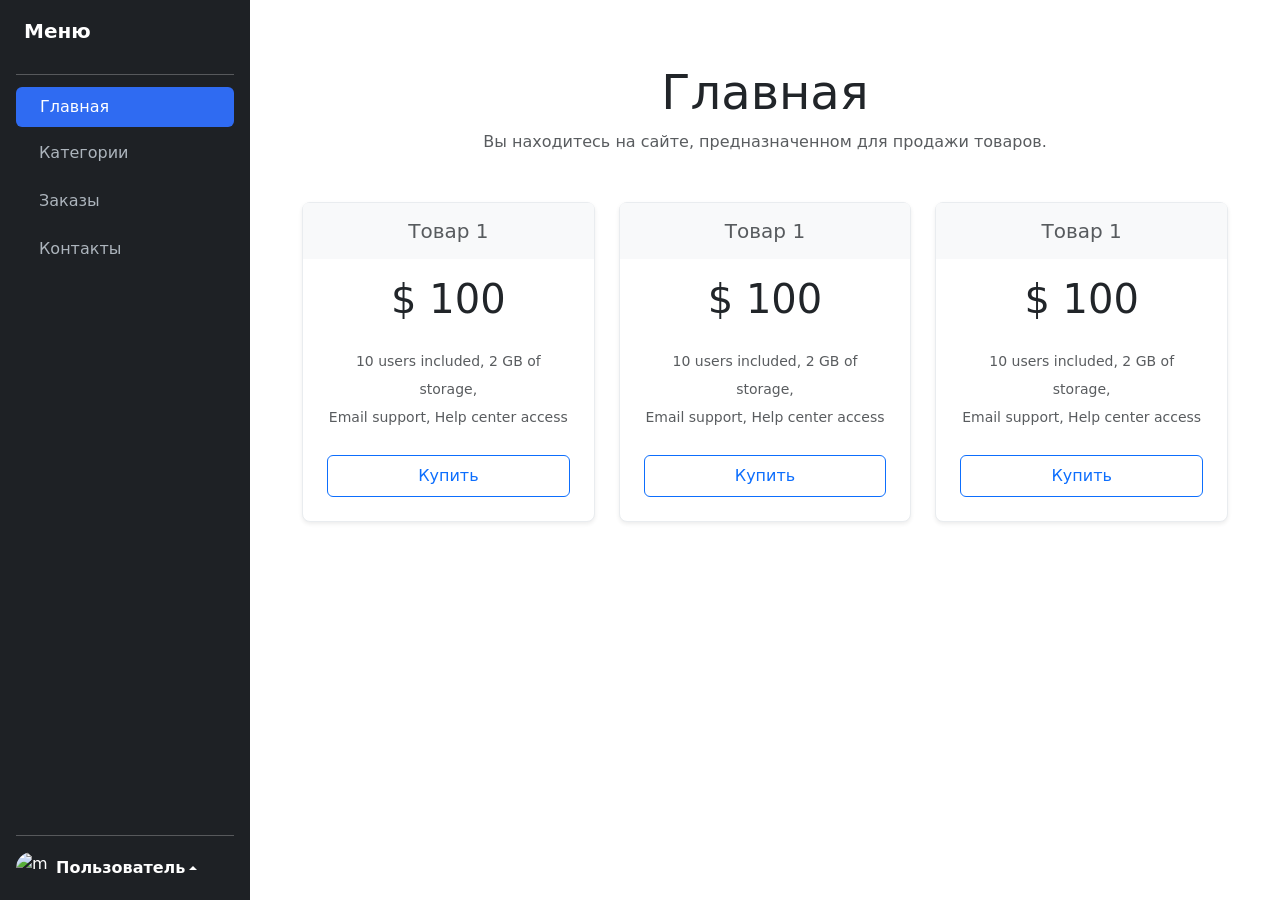
==== 21-2_home1.html @ 704c6379 "Наработки по новой фиче" ====
<!DOCTYPE html>
<html lang="ru">
<head>
    <meta charset="UTF-8">
    <meta name="viewport" content="width=device-width, initial-scale=1.0">
    <title>Главная - Магазин</title>
    <!-- Локальный Bootstrap (заработает сразу после Шага 1) -->
    <link href="css/bootstrap.min.css" rel="stylesheet">
    <!-- Иконки из интернета -->
    <link href="https://jsdelivr.net" rel="stylesheet">
        <!-- Импорт стилей из отдельного файла  -->
    <link href="style.css" rel="stylesheet">
</head>
<body>
    <!-- SIDEBAR -->
    <div class="sidebar d-flex flex-column p-3 text-white">
        <a href="#" class="d-flex align-items-center mb-4 me-md-auto text-white text-decoration-none fs-5 fw-semibold">
            <i class="bi bi-bootstrap-fill me-2 fs-4"></i> Меню
        </a>
        <hr class="opacity-25 my-1">

        <ul class="nav nav-pills flex-column mb-auto gap-1 pt-2">
            <li class="nav-item">
                <a href="#" class="nav-link active-custom d-flex align-items-center gap-2">
                    <i class="bi bi-house-door-fill"></i> Главная
                </a>
            </li>
            <li>
                <a href="#" class="nav-link nav-link-custom d-flex align-items-center gap-2">
                    <i class="bi bi-grid"></i> Категории
                </a>
            </li>
            <li>
                <a href="#" class="nav-link nav-link-custom d-flex align-items-center gap-2">
                    <i class="bi bi-card-list"></i> Заказы
                </a>
            </li>
            <li>
                <a href="#" class="nav-link nav-link-custom d-flex align-items-center gap-2">
                    <i class="bi bi-telephone"></i> Контакты
                </a>
            </li>
        </ul>

        <hr class="opacity-25 mb-3">

        <div class="dropup">
            <a href="#" class="d-flex align-items-center text-white text-decoration-none dropdown-toggle" id="dropdownUser" data-bs-toggle="dropdown" aria-expanded="false">
                <img src="https://i.pinimg.com/236x/71/8f/52/718f525283d54acddfeec21fa9e93a16.jpg" alt="mdo" width="32" height="32" class="rounded-circle me-2">
                <strong>Пользователь</strong>
            </a>
            <ul class="dropdown-menu dropdown-menu-dark text-small shadow" aria-labelledby="dropdownUser">
                <li><a class="dropdown-item py-2" href="#">Профиль</a></li>
                <li><hr class="dropdown-divider"></li>
                <li><a class="dropdown-item py-2 text-danger" href="#">Выход</a></li>
            </ul>
        </div>

    </div>

    <!-- MAIN CONTENT -->
    <div class="main-content">
        <div class="container-fluid text-center">
            <h1 class="display-5 fw-normal mt-4 mb-2">Главная</h1>
            <p class="text-muted mb-5">Вы находитесь на сайте, предназначенном для продажи товаров.</p>

            <div class="row row-cols-1 row-cols-md-3 g-4 justify-content-center">
                <!-- Товар 1 -->
                <div class="col" style="max-width: 320px;">
                    <div class="card h-100 shadow-sm border-light-subtle rounded-3">
                        <div class="card-header bg-light py-3 border-bottom-0">
                            <h4 class="my-0 fw-normal fs-5 text-muted">Товар 1</h4>
                        </div>
                        <div class="card-body px-4 pb-4">
                            <h1 class="card-title pricing-card-title mb-4">$ 100</h1>
                            <ul class="list-unstyled text-muted small lh-lg mb-4 text-start text-md-center">
                                <li>10 users included, 2 GB of storage,</li>
                                <li>Email support, Help center access</li>
                            </ul>
                            <button type="button" class="w-100 btn btn-outline-primary py-2 rounded-2">Купить</button>
                        </div>
                    </div>
                </div>

                <!-- Товар 2 -->
                <div class="col" style="max-width: 320px;">
                    <div class="card h-100 shadow-sm border-light-subtle rounded-3">
                        <div class="card-header bg-light py-3 border-bottom-0">
                            <h4 class="my-0 fw-normal fs-5 text-muted">Товар 1</h4>
                        </div>
                        <div class="card-body px-4 pb-4">
                            <h1 class="card-title pricing-card-title mb-4">$ 100</h1>
                            <ul class="list-unstyled text-muted small lh-lg mb-4 text-start text-md-center">
                                <li>10 users included, 2 GB of storage,</li>
                                <li>Email support, Help center access</li>
                            </ul>
                            <button type="button" class="w-100 btn btn-outline-primary py-2 rounded-2">Купить</button>
                        </div>
                    </div>
                </div>

                <!-- Товар 3 -->
                <div class="col" style="max-width: 320px;">
                    <div class="card h-100 shadow-sm border-light-subtle rounded-3">
                        <div class="card-header bg-light py-3 border-bottom-0">
                            <h4 class="my-0 fw-normal fs-5 text-muted">Товар 1</h4>
                        </div>
                        <div class="card-body px-4 pb-4">
                            <h1 class="card-title pricing-card-title mb-4">$ 100</h1>
                            <ul class="list-unstyled text-muted small lh-lg mb-4 text-start text-md-center">
                                <li>10 users included, 2 GB of storage,</li>
                                <li>Email support, Help center access</li>
                            </ul>
                            <button type="button" class="w-100 btn btn-outline-primary py-2 rounded-2">Купить</button>
                        </div>
                    </div>
                </div>
            </div>
        </div>
    </div>
 <!-- Скрипт: открывает меню вручную, если PyCharm блокирует автоматику -->
    <script>
        document.addEventListener('DOMContentLoaded', function () {
            var btn = document.getElementById('dropdownUser');
            if (btn) {
                btn.addEventListener('click', function (e) {
                    e.preventDefault();
                    var menu = btn.nextElementSibling;
                    if (menu) {
                        menu.classList.toggle('show');
                        // Корректно переключаем состояние для доступности
                        var isExpanded = btn.getAttribute('aria-expanded') === 'true';
                        btn.setAttribute('aria-expanded', !isExpanded);
                    }
                });

                // Закрываем меню, если кликнули в любое другое место экрана
                document.addEventListener('click', function (e) {
                    if (!btn.contains(e.target)) {
                        var menu = btn.nextElementSibling;
                        if (menu && menu.classList.contains('show')) {
                            menu.classList.remove('show');
                            btn.setAttribute('aria-expanded', 'false');
                        }
                    }
                });
            }
        });
    </script>
</body>
</html>
---- style.css ----
body {
    background-color: #ffffff;
}
.sidebar {
    width: 250px;
    height: 100vh;
    position: fixed;
    top: 0;
    left: 0;
    background-color: #1e2125;
    z-index: 100;
}
.main-content {
    margin-left: 250px;
    padding: 40px;
}
.nav-link.active-custom {
    background-color: #2f6bf2 !important;
    color: white !important;
    border-radius: 6px;
}
.nav-link-custom {
    color: #adb5bd;
    padding: 10px 15px;
}
.nav-link-custom:hover {
    color: white;
    background-color: rgba(255,255,255,0.05);
    border-radius: 6px;
}
/* Принудительно поднимаем выпадающее меню вверх над кнопкой пользователя */
.dropup .dropdown-menu.show {
    top: auto !important;
    bottom: 100% !important;
    margin-bottom: 10px !important;
}
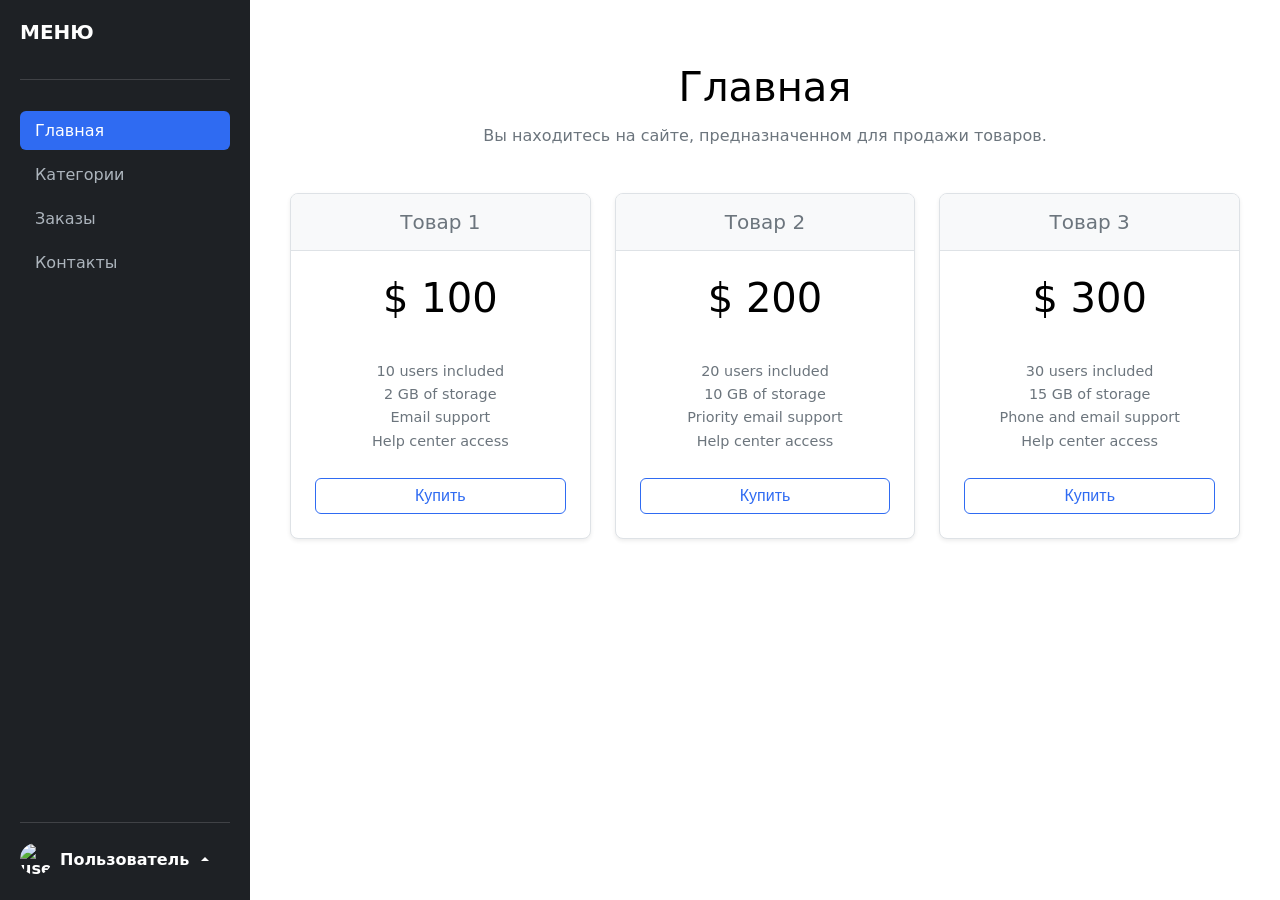
==== commit 2adb6d92: "1 и 4 стр по ссылкаммработают сервер отвечает" ====
--- a/21-2_home1.html
+++ b/21-2_home1.html
@@ -4,144 +4,307 @@
     <meta charset="UTF-8">
     <meta name="viewport" content="width=device-width, initial-scale=1.0">
     <title>Главная - Магазин</title>
-    <!-- Локальный Bootstrap (заработает сразу после Шага 1) -->
-    <link href="css/bootstrap.min.css" rel="stylesheet">
-    <!-- Иконки из интернета -->
-    <link href="https://jsdelivr.net" rel="stylesheet">
-        <!-- Импорт стилей из отдельного файла  -->
-    <link href="style.css" rel="stylesheet">
+
+    <style>
+        /* БАЗОВАЯ СЕТКА И КАРТОЧКИ (ЗАМЕНА ВНЕШНЕГО BOOTSTRAP) */
+        body {
+            background-color: #ffffff;
+            margin: 0;
+            font-family: system-ui, -apple-system, "Segoe UI", Roboto, Helvetica, Arial, sans-serif;
+        }
+
+        /* Сайдбар зафиксирован слева */
+        .sidebar {
+            width: 250px;
+            height: 100vh;
+            position: fixed;
+            top: 0;
+            left: 0;
+            background-color: #1e2125;
+            z-index: 9999;
+            padding: 20px;
+            box-sizing: border-box;
+            display: flex;
+            flex-direction: column;
+        }
+
+        /* Основной контент с правильным отступом */
+        .main-content {
+            margin-left: 250px;
+            padding: 40px;
+            box-sizing: border-box;
+        }
+
+        .text-center { text-align: center; }
+        .text-muted { color: #6c757d; }
+        .mb-2 { margin-bottom: 0.5rem; }
+        .mb-4 { margin-bottom: 1.5rem; }
+        .mb-5 { margin-bottom: 3rem; }
+        .mt-4 { margin-top: 1.5rem; }
+
+        .display-5 {
+            font-size: 2.5rem;
+            font-weight: 300;
+        }
+
+        /* Навигация (меню) */
+        .nav {
+            display: flex;
+            flex-direction: column;
+            padding-left: 0;
+            margin-bottom: auto;
+            list-style: none;
+            gap: 5px;
+        }
+        .nav-link-custom {
+            color: #adb5bd;
+            padding: 10px 15px;
+            text-decoration: none;
+            display: block;
+            font-size: 1rem;
+        }
+        .nav-link-custom:hover {
+            color: white;
+            background-color: rgba(255,255,255,0.05);
+            border-radius: 6px;
+        }
+        .active-custom {
+            background-color: #2f6bf2 !important;
+            color: white !important;
+            border-radius: 6px;
+            text-decoration: none;
+            padding: 10px 15px;
+            display: block;
+        }
+
+        hr { margin: 15px 0; border: 0; border-top: 1px solid rgba(255,255,255,0.15); }
+        .rounded-circle { border-radius: 50%; }
+
+        /* ГОРИЗОНТАЛЬНАЯ СЕТКА ДЛЯ КАРТОЧЕК ТОВАРОВ */
+        .products-grid {
+            display: flex;
+            flex-direction: row;
+            flex-wrap: wrap;
+            justify-content: center;
+            gap: 24px;
+        }
+        .product-col {
+            flex: 1 1 300px;
+            max-width: 320px;
+            box-sizing: border-box;
+        }
+
+        /* Стили карточек товаров строго по макету */
+        .card {
+            display: flex;
+            flex-direction: column;
+            height: 100%;
+            background-color: #fff;
+            border: 1px solid #dee2e6;
+            border-radius: 8px;
+            box-shadow: 0 .125rem .25rem rgba(0,0,0,.075);
+            overflow: hidden;
+        }
+        .card-header {
+            padding: 16px;
+            background-color: #f8f9fa;
+            border-bottom: 1px solid #dee2e6;
+        }
+        .card-header h4 { margin: 0; font-size: 1.25rem; font-weight: 400; color: #6c757d; }
+        .card-body { padding: 24px; flex-grow: 1; display: flex; flex-direction: column; justify-content: space-between; }
+        .card-title { font-size: 2.5rem; margin-top: 0; margin-bottom: 1.5rem; font-weight: 500; }
+        .list-unstyled { list-style: none; padding-left: 0; margin-bottom: 1.5rem; color: #6c757d; font-size: 0.9rem; line-height: 1.6; }
+
+        /* Кнопка купить */
+        .btn-outline-primary {
+            color: #2f6bf2;
+            background-color: transparent;
+            border: 1px solid #2f6bf2;
+            padding: 8px 16px;
+            border-radius: 6px;
+            width: 100%;
+            cursor: pointer;
+            font-size: 1rem;
+            transition: all 0.2s;
+        }
+        .btn-outline-primary:hover {
+            color: #fff;
+            background-color: #2f6bf2;
+        }
+
+        /* СТИЛИ ДЛЯ ВЫКАТНОГО МЕНЮ ПОЛЬЗОВАТЕЛЯ */
+        .custom-dropup-menu {
+            display: none;
+            position: absolute;
+            bottom: 100%;
+            left: 0;
+            margin-bottom: 12px;
+            background-color: #343a40;
+            border: 1px solid rgba(255,255,255,0.15);
+            padding: 5px 0;
+            border-radius: 8px;
+            list-style: none;
+            min-width: 160px;
+            z-index: 99999;
+            box-shadow: 0 .5rem 1rem rgba(0,0,0,.175);
+        }
+        .custom-dropup-item {
+            color: #ffffff;
+            text-decoration: none;
+            display: block;
+            padding: 8px 16px;
+            font-size: 0.95rem;
+        }
+        .custom-dropup-item:hover { background-color: rgba(255,255,255,0.08); }
+        .custom-dropup-divider { margin: 5px 0; border-top: 1px solid rgba(255,255,255,0.15); }
+
+        .user-container-block {
+            color: #ffffff !important;
+            text-decoration: none !important;
+            display: flex;
+            align-items: center;
+            gap: 8px;
+            font-size: 1rem;
+            font-weight: 600;
+            cursor: pointer;
+            user-select: none;
+            padding: 5px 0;
+        }
+        .user-container-block::after {
+            display: inline-block;
+            margin-left: .255em;
+            vertical-align: .255em;
+            content: "";
+            border-top: 0;
+            border-right: .3em solid transparent;
+            border-bottom: .3em solid;
+            border-left: .3em solid transparent;
+        }
+    </style>
 </head>
 <body>
+
     <!-- SIDEBAR -->
-    <div class="sidebar d-flex flex-column p-3 text-white">
-        <a href="#" class="d-flex align-items-center mb-4 me-md-auto text-white text-decoration-none fs-5 fw-semibold">
-            <i class="bi bi-bootstrap-fill me-2 fs-4"></i> Меню
+    <div class="sidebar">
+        <a href="21-2_home1.html" style="color: white; text-decoration: none; font-size: 1.25rem; font-weight: 600; margin-bottom: 20px; display: block;">
+            МЕНЮ
         </a>
-        <hr class="opacity-25 my-1">
-
-        <ul class="nav nav-pills flex-column mb-auto gap-1 pt-2">
-            <li class="nav-item">
-                <a href="#" class="nav-link active-custom d-flex align-items-center gap-2">
-                    <i class="bi bi-house-door-fill"></i> Главная
-                </a>
-            </li>
-            <li>
-                <a href="#" class="nav-link nav-link-custom d-flex align-items-center gap-2">
-                    <i class="bi bi-grid"></i> Категории
-                </a>
-            </li>
-            <li>
-                <a href="#" class="nav-link nav-link-custom d-flex align-items-center gap-2">
-                    <i class="bi bi-card-list"></i> Заказы
-                </a>
-            </li>
-            <li>
-                <a href="#" class="nav-link nav-link-custom d-flex align-items-center gap-2">
-                    <i class="bi bi-telephone"></i> Контакты
-                </a>
-            </li>
+        <hr>
+
+        <ul class="nav">
+            <!-- Рабочие ссылки переходов по страницам -->
+            <li><a href="21-2_home1.html" class="active-custom">Главная</a></li>
+            <li><a href="#" class="nav-link-custom">Категории</a></li>
+            <li><a href="#" class="nav-link-custom">Заказы</a></li>
+            <li><a href="21-2_home4.html" class="nav-link-custom">Контакты</a></li>
         </ul>
 
-        <hr class="opacity-25 mb-3">
-
-        <div class="dropup">
-            <a href="#" class="d-flex align-items-center text-white text-decoration-none dropdown-toggle" id="dropdownUser" data-bs-toggle="dropdown" aria-expanded="false">
-                <img src="https://i.pinimg.com/236x/71/8f/52/718f525283d54acddfeec21fa9e93a16.jpg" alt="mdo" width="32" height="32" class="rounded-circle me-2">
+        <hr style="margin-top: auto;">
+
+        <!-- БЛОК ПОЛЬЗОВАТЕЛЯ -->
+        <div style="position: relative;">
+            <!-- Всплывающая серая табличка (По умолчанию скрыта) -->
+            <ul class="custom-dropup-menu" id="dropdownMenu">
+                <li><a class="custom-dropup-item" href="#">Профиль</a></li>
+                <li><div class="custom-dropup-divider"></div></li>
+                <li><a class="custom-dropup-item" href="#" style="color: #ea868f;">Выход</a></li>
+            </ul>
+
+            <div class="user-container-block" id="dropdownUser">
+                <img src="https://pinimg.com" alt="user" width="32" height="32" class="rounded-circle">
                 <strong>Пользователь</strong>
-            </a>
-            <ul class="dropdown-menu dropdown-menu-dark text-small shadow" aria-labelledby="dropdownUser">
-                <li><a class="dropdown-item py-2" href="#">Профиль</a></li>
-                <li><hr class="dropdown-divider"></li>
-                <li><a class="dropdown-item py-2 text-danger" href="#">Выход</a></li>
-            </ul>
+            </div>
         </div>
-
     </div>
-
     <!-- MAIN CONTENT -->
     <div class="main-content">
         <div class="container-fluid text-center">
             <h1 class="display-5 fw-normal mt-4 mb-2">Главная</h1>
             <p class="text-muted mb-5">Вы находитесь на сайте, предназначенном для продажи товаров.</p>
 
-            <div class="row row-cols-1 row-cols-md-3 g-4 justify-content-center">
+            <!-- Полностью автономная горизонтальная сетка карточек -->
+            <div class="products-grid">
                 <!-- Товар 1 -->
-                <div class="col" style="max-width: 320px;">
-                    <div class="card h-100 shadow-sm border-light-subtle rounded-3">
-                        <div class="card-header bg-light py-3 border-bottom-0">
-                            <h4 class="my-0 fw-normal fs-5 text-muted">Товар 1</h4>
-                        </div>
-                        <div class="card-body px-4 pb-4">
-                            <h1 class="card-title pricing-card-title mb-4">$ 100</h1>
-                            <ul class="list-unstyled text-muted small lh-lg mb-4 text-start text-md-center">
-                                <li>10 users included, 2 GB of storage,</li>
-                                <li>Email support, Help center access</li>
+                <div class="product-col">
+                    <div class="card">
+                        <div class="card-header">
+                            <h4>Товар 1</h4>
+                        </div>
+                        <div class="card-body">
+                            <h1 class="card-title">$ 100</h1>
+                            <ul class="list-unstyled text-center">
+                                <li>10 users included</li>
+                                <li>2 GB of storage</li>
+                                <li>Email support</li>
+                                <li>Help center access</li>
                             </ul>
-                            <button type="button" class="w-100 btn btn-outline-primary py-2 rounded-2">Купить</button>
+                            <button type="button" class="btn-outline-primary">Купить</button>
                         </div>
                     </div>
                 </div>
 
                 <!-- Товар 2 -->
-                <div class="col" style="max-width: 320px;">
-                    <div class="card h-100 shadow-sm border-light-subtle rounded-3">
-                        <div class="card-header bg-light py-3 border-bottom-0">
-                            <h4 class="my-0 fw-normal fs-5 text-muted">Товар 1</h4>
-                        </div>
-                        <div class="card-body px-4 pb-4">
-                            <h1 class="card-title pricing-card-title mb-4">$ 100</h1>
-                            <ul class="list-unstyled text-muted small lh-lg mb-4 text-start text-md-center">
-                                <li>10 users included, 2 GB of storage,</li>
-                                <li>Email support, Help center access</li>
+                <div class="product-col">
+                    <div class="card">
+                        <div class="card-header">
+                            <h4>Товар 2</h4>
+                        </div>
+                        <div class="card-body">
+                            <h1 class="card-title">$ 200</h1>
+                            <ul class="list-unstyled text-center">
+                                <li>20 users included</li>
+                                <li>10 GB of storage</li>
+                                <li>Priority email support</li>
+                                <li>Help center access</li>
                             </ul>
-                            <button type="button" class="w-100 btn btn-outline-primary py-2 rounded-2">Купить</button>
+                            <button type="button" class="btn-outline-primary">Купить</button>
                         </div>
                     </div>
                 </div>
 
                 <!-- Товар 3 -->
-                <div class="col" style="max-width: 320px;">
-                    <div class="card h-100 shadow-sm border-light-subtle rounded-3">
-                        <div class="card-header bg-light py-3 border-bottom-0">
-                            <h4 class="my-0 fw-normal fs-5 text-muted">Товар 1</h4>
-                        </div>
-                        <div class="card-body px-4 pb-4">
-                            <h1 class="card-title pricing-card-title mb-4">$ 100</h1>
-                            <ul class="list-unstyled text-muted small lh-lg mb-4 text-start text-md-center">
-                                <li>10 users included, 2 GB of storage,</li>
-                                <li>Email support, Help center access</li>
+                <div class="product-col">
+                    <div class="card">
+                        <div class="card-header">
+                            <h4>Товар 3</h4>
+                        </div>
+                        <div class="card-body">
+                            <h1 class="card-title">$ 300</h1>
+                            <ul class="list-unstyled text-center">
+                                <li>30 users included</li>
+                                <li>15 GB of storage</li>
+                                <li>Phone and email support</li>
+                                <li>Help center access</li>
                             </ul>
-                            <button type="button" class="w-100 btn btn-outline-primary py-2 rounded-2">Купить</button>
+                            <button type="button" class="btn-outline-primary">Купить</button>
                         </div>
                     </div>
                 </div>
-            </div>
-        </div>
-    </div>
- <!-- Скрипт: открывает меню вручную, если PyCharm блокирует автоматику -->
+            </div> <!-- /products-grid -->
+        </div> <!-- /container-fluid -->
+    </div> <!-- /main-content -->
+
+    <!-- Скрипт для интерактивного открытия меню пользователя -->
     <script>
         document.addEventListener('DOMContentLoaded', function () {
             var btn = document.getElementById('dropdownUser');
-            if (btn) {
+            var menu = document.getElementById('dropdownMenu');
+
+            if (btn && menu) {
                 btn.addEventListener('click', function (e) {
                     e.preventDefault();
-                    var menu = btn.nextElementSibling;
-                    if (menu) {
-                        menu.classList.toggle('show');
-                        // Корректно переключаем состояние для доступности
-                        var isExpanded = btn.getAttribute('aria-expanded') === 'true';
-                        btn.setAttribute('aria-expanded', !isExpanded);
+                    e.stopPropagation();
+
+                    if (menu.style.display === 'block') {
+                        menu.style.display = 'none';
+                    } else {
+                        menu.style.display = 'block';
                     }
                 });
 
-                // Закрываем меню, если кликнули в любое другое место экрана
                 document.addEventListener('click', function (e) {
-                    if (!btn.contains(e.target)) {
-                        var menu = btn.nextElementSibling;
-                        if (menu && menu.classList.contains('show')) {
-                            menu.classList.remove('show');
-                            btn.setAttribute('aria-expanded', 'false');
-                        }
+                    if (!menu.contains(e.target) && !btn.contains(e.target)) {
+                        menu.style.display = 'none';
                     }
                 });
             }
